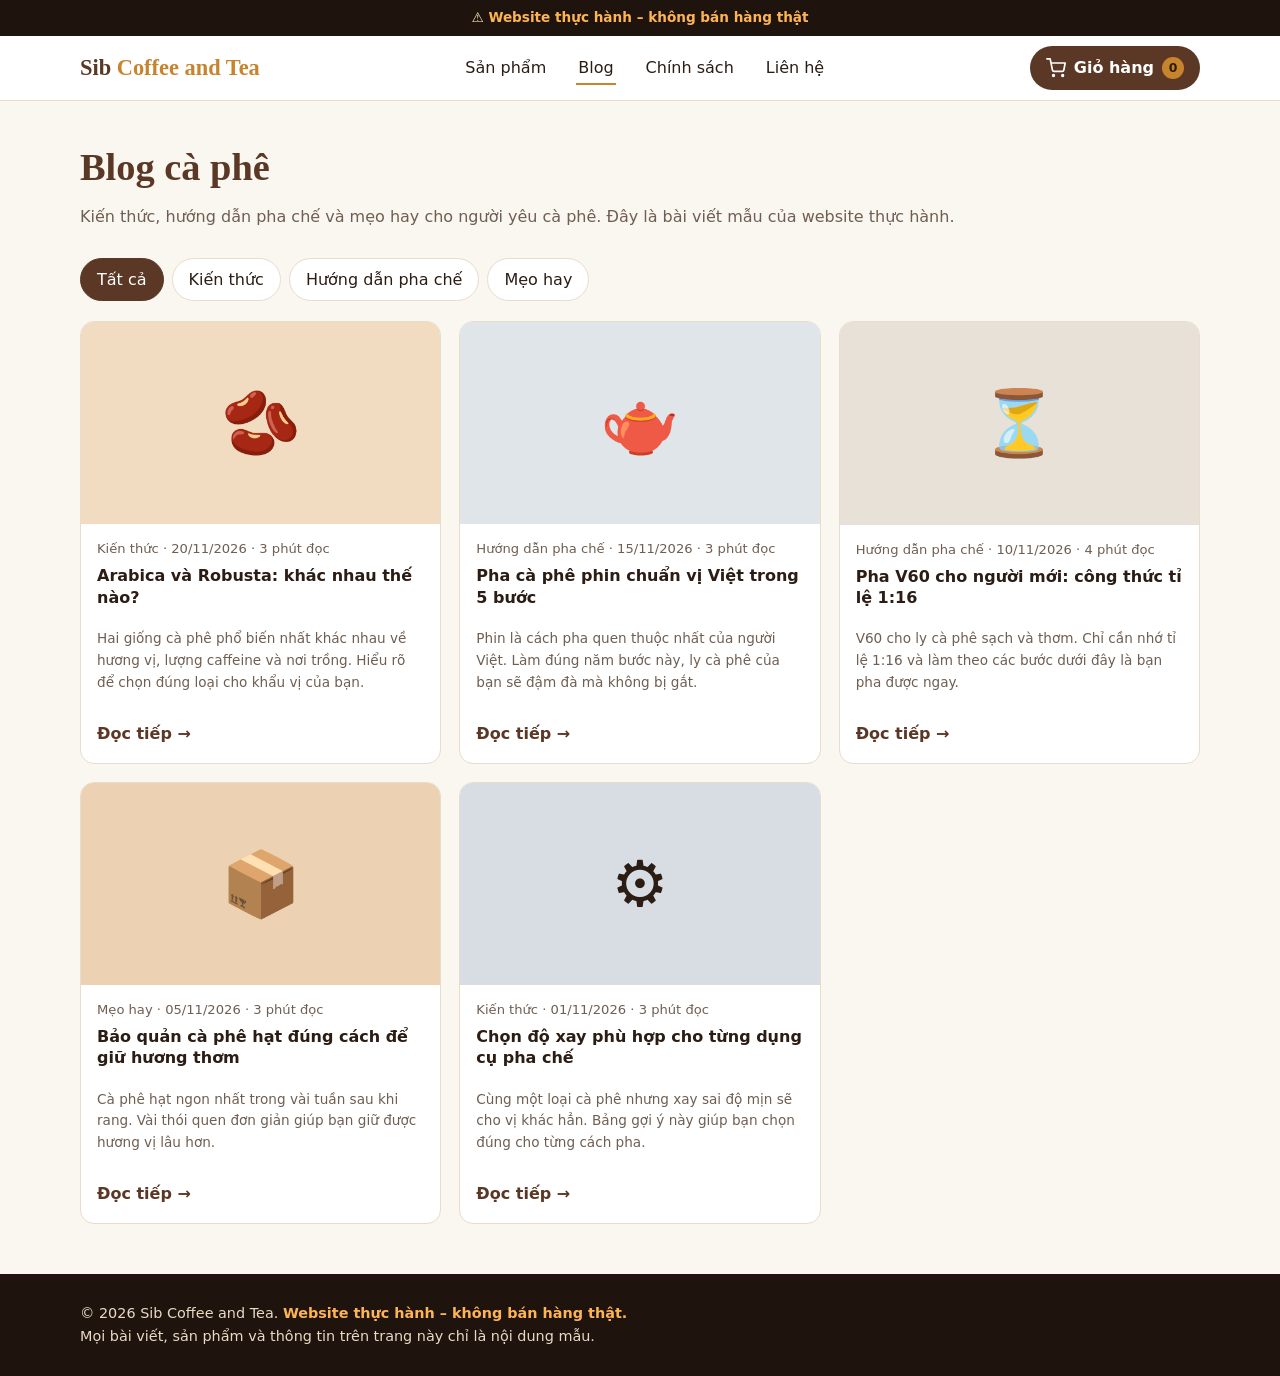
==== blog.html @ 4b35d9c0 "Thêm trang blog cà phê với 5 bài viết mẫu - blog.html, blog.js, posts.js: danh sách bài (mới nhất tr" ====
<!doctype html>
<html lang="vi">
<head>
<meta charset="utf-8">
<meta name="viewport" content="width=device-width, initial-scale=1">
<title>Blog – Sib Coffee and Tea</title>
<meta name="description" content="Blog Sib Coffee and Tea: kiến thức cà phê, hướng dẫn pha chế và mẹo bảo quản. Website thực hành – không bán hàng thật.">
<link rel="icon" href="data:image/svg+xml,%3Csvg xmlns='http://www.w3.org/2000/svg' viewBox='0 0 100 100'%3E%3Ctext y='.9em' font-size='90'%3E%E2%98%95%3C/text%3E%3C/svg%3E">
<link rel="stylesheet" href="style.css">
</head>
<body>

<div class="practice-bar" role="note">⚠ <span>Website thực hành – không bán hàng thật</span></div>

<header class="site-header">
  <div class="container head-row">
    <a class="logo" href="index.html" aria-label="Sib Coffee and Tea – trang chủ">Sib <i>Coffee and Tea</i></a>
    <nav class="main-nav" aria-label="Menu chính">
      <ul>
        <li><a href="index.html#san-pham">Sản phẩm</a></li>
        <li><a href="blog.html" aria-current="page">Blog</a></li>
        <li><a href="index.html#chinh-sach">Chính sách</a></li>
        <li><a href="index.html#lien-he">Liên hệ</a></li>
      </ul>
    </nav>
    <a class="cart-btn" id="cartLink" href="index.html#gio-hang" aria-label="Giỏ hàng 0 sản phẩm">
      <svg viewBox="0 0 24 24" fill="none" stroke="currentColor" stroke-width="2" stroke-linecap="round" stroke-linejoin="round" aria-hidden="true"><circle cx="9" cy="21" r="1"/><circle cx="20" cy="21" r="1"/><path d="M1 1h4l2.7 13.4a2 2 0 0 0 2 1.6h9.7a2 2 0 0 0 2-1.6L23 6H6"/></svg>
      <span class="label">Giỏ hàng</span>
      <span class="cart-count" id="cartCount">0</span>
    </a>
  </div>
</header>

<main id="top" class="blog-main" tabindex="-1">
  <section class="blog-intro">
    <div class="container">
      <h1 id="blogTitle">Blog cà phê</h1>
      <p class="sub" id="blogSub">Kiến thức, hướng dẫn pha chế và mẹo hay cho người yêu cà phê. Đây là bài viết mẫu của website thực hành.</p>
    </div>
  </section>

  <div class="container">
    <div id="listView">
      <div class="filters" id="catFilters" role="group" aria-label="Lọc bài viết theo chủ đề"></div>
      <div class="post-grid" id="postGrid"></div>
    </div>
    <article id="postView" class="post" hidden></article>
  </div>
</main>

<footer class="site-footer">
  <div class="container">
    <div>© 2026 Sib Coffee and Tea. <strong>Website thực hành – không bán hàng thật.</strong></div>
    <div>Mọi bài viết, sản phẩm và thông tin trên trang này chỉ là nội dung mẫu.</div>
  </div>
</footer>

<script src="posts.js"></script>
<script src="blog.js"></script>
</body>
</html>
---- style.css ----
/* Sib Coffee and Tea – giao diện (thuần CSS, ưu tiên điện thoại) */
:root {
  --bg: #faf6f0; --surface: #ffffff; --ink: #2b1d14; --muted: #6f5e52;
  --brand: #5a3825; --on-brand: #ffffff; --accent: #c8832d; --accent-soft: #f6e6cf;
  --line: #e8dccd; --err: #b3261e; --shadow: 0 6px 24px rgba(62, 36, 23, .10);
  --radius: 14px;
  --font: "Segoe UI", system-ui, -apple-system, Roboto, "Helvetica Neue", Arial, sans-serif;
  --font-logo: Cambria, "Times New Roman", Times, serif;   /* hỗ trợ đủ dấu tiếng Việt */
}
@media (prefers-color-scheme: dark) {
  :root {
    --bg: #1b120d; --surface: #271a13; --ink: #f4ebe1; --muted: #b9a899;
    --brand: #e0a867; --on-brand: #2b1d14; --accent: #e0a867; --accent-soft: #3a2819;
    --line: #3d2b20; --err: #ff8a80; --shadow: 0 6px 24px rgba(0, 0, 0, .4);
  }
}
* { box-sizing: border-box; }
html { scroll-behavior: smooth; scroll-padding-top: 130px; }
body { margin: 0; font-family: var(--font); background: var(--bg); color: var(--ink); line-height: 1.6; }
a { color: inherit; }
button { font: inherit; cursor: pointer; }
.container { width: min(1120px, 100% - 32px); margin-inline: auto; }
:focus-visible { outline: 3px solid var(--accent); outline-offset: 2px; }
.sr-only { position: absolute; width: 1px; height: 1px; overflow: hidden; clip: rect(0 0 0 0); }

/* Dòng thông báo luôn hiển thị */
.practice-bar { position: sticky; top: 0; z-index: 60; background: #1f140d; color: #ffe9c7; text-align: center; font-size: .85rem; font-weight: 600; padding: 7px 12px; }
.practice-bar span { color: #ffb454; }

/* Đầu trang */
.site-header { position: sticky; top: 33px; z-index: 50; background: var(--surface); border-bottom: 1px solid var(--line); }
.head-row { display: flex; align-items: center; justify-content: space-between; gap: 16px; min-height: 64px; flex-wrap: wrap; }
.logo { font-family: var(--font-logo); font-weight: 700; font-size: 1.4rem; color: var(--brand); text-decoration: none; white-space: nowrap; }
.logo i { font-style: normal; color: var(--accent); }
.main-nav ul { display: flex; gap: 28px; list-style: none; margin: 0; padding: 0; }
.main-nav a { text-decoration: none; font-weight: 500; padding: 6px 2px; border-bottom: 2px solid transparent; }
.main-nav a:hover { border-color: var(--accent); }
.cart-btn { display: flex; align-items: center; gap: 8px; height: 44px; padding: 0 16px; border: 0; border-radius: 999px; background: var(--brand); color: var(--on-brand); font-weight: 600; }
.cart-btn svg { width: 20px; height: 20px; }
.cart-count { display: inline-grid; place-items: center; min-width: 22px; height: 22px; padding: 0 6px; border-radius: 999px; background: var(--accent); color: #2b1d14; font-size: .78rem; font-weight: 700; }
@media (max-width: 640px) {
  .site-header { top: 50px; }
  .head-row { padding: 8px 0; }
  .cart-btn .label { display: none; }
  .main-nav { order: 3; width: 100%; }
  .main-nav ul { justify-content: space-between; gap: 12px; font-size: .92rem; }
}

/* Banner */
.hero { background: linear-gradient(135deg, #3e2417 0%, #6b4129 55%, #8a5530 100%); color: #fff; border-radius: 0 0 28px 28px; }
.hero .container { display: grid; grid-template-columns: 1.2fr .8fr; gap: 24px; align-items: center; padding: 48px 0; }
.tag { display: inline-block; margin-bottom: 14px; padding: 4px 12px; border-radius: 999px; background: var(--accent); color: #2b1d14; font-weight: 700; font-size: .8rem; }
.hero h1 { margin: 0 0 12px; font-family: var(--font-logo); font-size: clamp(1.9rem, 4.5vw, 3rem); line-height: 1.15; }
.hero p { margin: 0 0 22px; max-width: 46ch; color: #f1dfca; }
.hero-art { font-size: 9rem; text-align: center; filter: drop-shadow(0 12px 20px rgba(0, 0, 0, .35)); }
@media (max-width: 760px) { .hero .container { grid-template-columns: 1fr; padding: 32px 0; } .hero-art { display: none; } }

.btn { display: inline-block; padding: 12px 26px; border: 0; border-radius: 999px; background: var(--accent); color: #2b1d14; font-weight: 700; text-align: center; text-decoration: none; }
.btn:hover { filter: brightness(1.08); }
.btn:disabled { opacity: .5; cursor: not-allowed; }
.btn.ghost { background: transparent; border: 1px solid var(--line); color: var(--ink); }

/* Ưu điểm */
.perks { display: grid; grid-template-columns: repeat(auto-fit, minmax(200px, 1fr)); gap: 12px; margin: 24px auto; }
.perk { padding: 14px 16px; background: var(--surface); border: 1px solid var(--line); border-radius: var(--radius); font-size: .92rem; }
.perk b { display: block; }

/* Khối nội dung */
section { padding: 36px 0; }
h2 { margin: 0 0 6px; font-family: var(--font-logo); font-size: 1.9rem; color: var(--brand); }
.sub { margin: 0 0 20px; color: var(--muted); }

/* Sản phẩm */
.filters { display: flex; flex-wrap: wrap; gap: 8px; margin-bottom: 20px; }
.chip { padding: 8px 16px; border: 1px solid var(--line); border-radius: 999px; background: var(--surface); color: var(--ink); font-weight: 500; }
.chip[aria-pressed="true"] { background: var(--brand); border-color: var(--brand); color: var(--on-brand); }
.grid { display: grid; grid-template-columns: repeat(auto-fill, minmax(230px, 1fr)); gap: 18px; }
.card { display: flex; flex-direction: column; overflow: hidden; background: var(--surface); border: 1px solid var(--line); border-radius: var(--radius); transition: box-shadow .2s, transform .2s; }
.card:hover { box-shadow: var(--shadow); transform: translateY(-3px); }
.thumb { position: relative; display: grid; place-items: center; aspect-ratio: 4 / 3; font-size: 4rem; }
.badge { position: absolute; top: 10px; left: 10px; padding: 2px 9px; border-radius: 999px; background: #b3261e; color: #fff; font-size: .74rem; font-weight: 700; }
.card-body { display: flex; flex: 1; flex-direction: column; gap: 6px; padding: 14px 16px 16px; }
.card h3 { margin: 0; font-size: 1rem; line-height: 1.35; }
.card .desc { color: var(--muted); font-size: .85rem; }
.price { display: flex; align-items: baseline; gap: 8px; margin-top: auto; }
.price b { font-size: 1.15rem; color: var(--brand); }
.price s { color: var(--muted); font-size: .85rem; }
.add { width: 100%; margin-top: 8px; padding: 10px; border: 0; border-radius: 10px; background: var(--brand); color: var(--on-brand); font-weight: 600; }
.add:hover { filter: brightness(1.15); }

/* Chính sách và liên hệ */
.policies { display: grid; grid-template-columns: repeat(auto-fit, minmax(250px, 1fr)); gap: 16px; }
.policy { padding: 18px; background: var(--surface); border: 1px solid var(--line); border-radius: var(--radius); }
.policy h3 { margin: 0 0 6px; font-size: 1.05rem; }
.policy p { margin: 0; color: var(--muted); font-size: .93rem; }
.contact { display: grid; gap: 6px; padding: 24px; background: var(--accent-soft); border-radius: var(--radius); }
.note { color: var(--muted); font-size: .82rem; }
.site-footer { margin-top: 30px; padding: 28px 0; background: #1f140d; color: #e9d9c5; font-size: .9rem; }
.site-footer strong { color: #ffb454; }

/* Giỏ hàng (ngăn kéo bên phải) */
.overlay { position: fixed; inset: 0; z-index: 90; background: rgba(0, 0, 0, .5); opacity: 0; pointer-events: none; transition: opacity .2s; }
.overlay.open { opacity: 1; pointer-events: auto; }
.drawer { position: fixed; top: 0; right: 0; z-index: 100; display: flex; flex-direction: column; width: min(440px, 100%); height: 100%; background: var(--surface); box-shadow: var(--shadow); transform: translateX(100%); transition: transform .25s; visibility: hidden; }
.drawer.open { transform: none; visibility: visible; }
.drawer-head { display: flex; align-items: center; justify-content: space-between; padding: 16px 20px; border-bottom: 1px solid var(--line); }
.drawer-head h2 { margin: 0; font-size: 1.3rem; }
.icon-btn { padding: 4px 10px; border: 0; border-radius: 8px; background: none; color: var(--ink); font-size: 1.6rem; line-height: 1; }
.drawer-body { flex: 1; overflow: auto; padding: 16px 20px; }
.empty { padding: 40px 0; text-align: center; color: var(--muted); }
.line { display: grid; grid-template-columns: 56px 1fr auto; gap: 12px; align-items: center; padding: 12px 0; border-bottom: 1px solid var(--line); }
.line .t { display: grid; place-items: center; width: 56px; height: 56px; border-radius: 10px; font-size: 1.8rem; }
.line h4 { margin: 0; font-size: .93rem; line-height: 1.3; }
.line small { color: var(--muted); }
.qty { display: inline-flex; align-items: center; margin-top: 6px; border: 1px solid var(--line); border-radius: 8px; }
.qty button { width: 32px; height: 32px; border: 0; background: none; color: var(--ink); font-size: 1.1rem; }
.qty span { min-width: 26px; text-align: center; font-weight: 600; }
.rm { border: 0; background: none; color: var(--err); font-size: .82rem; text-decoration: underline; }
.sum { padding: 14px 20px; background: var(--bg); border-top: 1px solid var(--line); }
.sum .row { display: flex; justify-content: space-between; margin: 3px 0; }
.sum .total { font-size: 1.15rem; font-weight: 700; color: var(--brand); }
.sum .btn { width: 100%; margin-top: 10px; }

/* Form đặt hàng */
dialog { width: min(520px, calc(100% - 24px)); max-height: 92vh; padding: 0; border: 0; border-radius: 18px; background: var(--surface); color: var(--ink); box-shadow: var(--shadow); }
dialog::backdrop { background: rgba(0, 0, 0, .55); }
.dlg { padding: 22px; }
.dlg h2 { font-size: 1.4rem; }
.warn { margin-top: 14px; padding: 10px 12px; border-radius: 10px; background: #fff3cd; color: #5b4300; font-size: .88rem; font-weight: 600; }
.field-label { display: block; margin: 12px 0 4px; font-weight: 600; font-size: .9rem; }
input[type="text"], input[type="tel"], textarea { width: 100%; padding: 10px 12px; font: inherit; color: var(--ink); background: var(--bg); border: 1px solid var(--line); border-radius: 10px; }
[aria-invalid="true"] { border-color: var(--err) !important; }
.err { min-height: 1.1em; color: var(--err); font-size: .82rem; }
.pay { margin: 14px 0 0; padding: 10px 12px; border: 1px solid var(--line); border-radius: 10px; background: var(--accent-soft); }
.pay legend { padding: 0 6px; font-weight: 600; font-size: .9rem; }
.radio, .check { display: flex; align-items: flex-start; gap: 10px; margin-top: 6px; font-weight: 500; }
.radio input, .check input { width: auto; margin-top: 6px; accent-color: var(--brand); }
.check { margin-top: 14px; font-size: .92rem; }
.paytotal { margin-top: 8px; }
.actions { display: flex; gap: 10px; margin-top: 16px; }
.actions .btn { flex: 1; }

.toast { position: fixed; left: 50%; bottom: 24px; z-index: 120; max-width: calc(100% - 32px); padding: 10px 18px; border-radius: 999px; background: #1f140d; color: #fff; font-size: .9rem; opacity: 0; pointer-events: none; transform: translate(-50%, 30px); transition: .25s; }
.toast.show { opacity: 1; transform: translate(-50%, 0); }

@media (prefers-reduced-motion: reduce) { * { transition: none !important; scroll-behavior: auto !important; } }

/* ---------- Blog ---------- */
[hidden] { display: none !important; }
a.cart-btn { text-decoration: none; }
.main-nav a[aria-current="page"] { border-color: var(--accent); }
.blog-intro { padding: 36px 0 8px; }
.blog-intro h1 { margin: 0 0 6px; font-family: var(--font-logo); font-size: clamp(1.8rem, 4vw, 2.4rem); color: var(--brand); }
.post-grid { display: grid; grid-template-columns: repeat(auto-fill, minmax(290px, 1fr)); gap: 18px; padding-bottom: 20px; }
.post-card .thumb { aspect-ratio: 16 / 9; }
.post-meta { color: var(--muted); font-size: .82rem; }
.post-link { text-decoration: none; }
.post-link:hover { text-decoration: underline; }
.read-more { margin-top: auto; padding-top: 8px; color: var(--brand); font-weight: 600; text-decoration: none; }
.read-more:hover { text-decoration: underline; }

.post { max-width: 720px; margin: 0 auto; padding: 28px 0 20px; }
.back-link { display: inline-block; margin-bottom: 14px; color: var(--brand); font-weight: 600; text-decoration: none; }
.back-link:hover { text-decoration: underline; }
.post h1 { margin: 6px 0 16px; font-family: var(--font-logo); font-size: clamp(1.7rem, 4.5vw, 2.3rem); line-height: 1.2; color: var(--brand); }
.post-hero { display: grid; place-items: center; aspect-ratio: 16 / 7; margin-bottom: 22px; border-radius: var(--radius); font-size: 4.5rem; }
.prose { font-size: 1.05rem; line-height: 1.8; }
.prose h2 { margin: 28px 0 8px; font-size: 1.35rem; }
.prose p { margin: 0 0 14px; }
.prose ul, .prose ol { margin: 0 0 16px; padding-left: 1.4em; }
.prose li { margin-bottom: 6px; }
.post-note { padding: 12px 16px; background: var(--accent-soft); border-radius: 10px; font-size: .97rem; }
.post-cta { display: flex; flex-wrap: wrap; align-items: center; justify-content: space-between; gap: 12px; margin: 26px 0; padding: 18px 20px; background: var(--surface); border: 1px solid var(--line); border-radius: var(--radius); }
.post-cta p { margin: 0; font-weight: 600; }
.post-nav { display: grid; grid-template-columns: 1fr 1fr; gap: 12px; margin-top: 10px; }
.post-nav-link { display: flex; flex-direction: column; gap: 2px; padding: 12px 14px; background: var(--surface); border: 1px solid var(--line); border-radius: 10px; text-decoration: none; }
.post-nav-link:nth-child(2) { text-align: right; }
.post-nav-link small { color: var(--muted); }
.post-nav-link span { font-weight: 600; font-size: .92rem; }
.post-nav-link:hover { box-shadow: var(--shadow); }
@media (max-width: 520px) { .post-nav { grid-template-columns: 1fr; } .post-nav-link:nth-child(2) { text-align: left; } }

main:focus { outline: none; }
.post-card h2 { margin: 0; font-size: 1rem; line-height: 1.35; font-family: var(--font); color: var(--ink); }
.blog-main { min-height: 100vh; }   /* giữ chỗ để chân trang không nhảy khi danh sách bài được dựng */
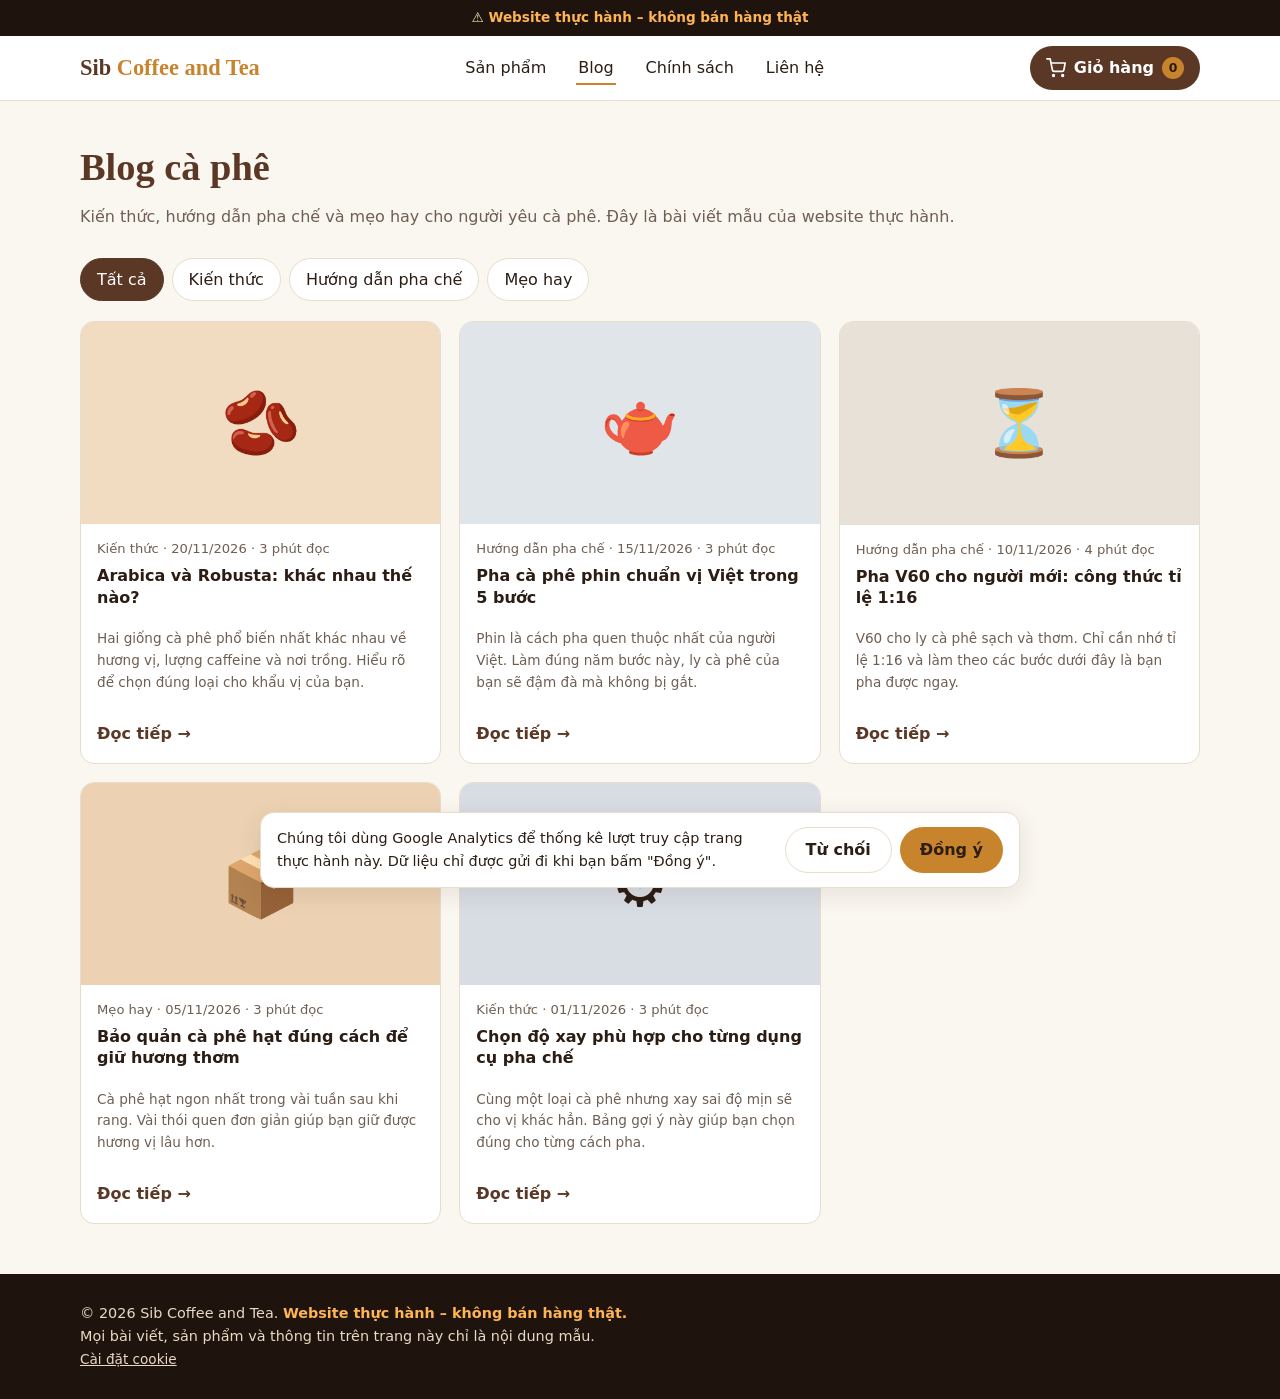
==== commit cd97af51: "Bật Google Analytics 4 với biểu ngữ xin đồng ý cookie - analytics.js: chỉ nạp gtag (mã đo G-BPLG9HQ4" ====
--- a/blog.html
+++ b/blog.html
@@ -52,10 +52,12 @@
   <div class="container">
     <div>© 2026 Sib Coffee and Tea. <strong>Website thực hành – không bán hàng thật.</strong></div>
     <div>Mọi bài viết, sản phẩm và thông tin trên trang này chỉ là nội dung mẫu.</div>
+    <div><button type="button" class="link-btn" id="cookieSettings">Cài đặt cookie</button></div>
   </div>
 </footer>
 
 <script src="posts.js"></script>
 <script src="blog.js"></script>
+<script src="analytics.js"></script>
 </body>
 </html>
--- a/style.css
+++ b/style.css
@@ -183,3 +183,11 @@
 main:focus { outline: none; }
 .post-card h2 { margin: 0; font-size: 1rem; line-height: 1.35; font-family: var(--font); color: var(--ink); }
 .blog-main { min-height: 100vh; }   /* giữ chỗ để chân trang không nhảy khi danh sách bài được dựng */
+
+/* ---------- Biểu ngữ cookie ---------- */
+.cookie-banner { position: fixed; left: 12px; right: 12px; bottom: 12px; z-index: 130; display: flex; flex-wrap: wrap; align-items: center; justify-content: space-between; gap: 12px; max-width: 760px; margin-inline: auto; padding: 14px 16px; background: var(--surface); color: var(--ink); border: 1px solid var(--line); border-radius: var(--radius); box-shadow: var(--shadow); }
+.cookie-banner p { flex: 1 1 280px; margin: 0; font-size: .9rem; }
+.cookie-actions { display: flex; gap: 8px; }
+.cookie-actions .btn { padding: 9px 20px; }
+.link-btn { padding: 0; border: 0; background: none; color: inherit; font-size: .85rem; text-decoration: underline; }
+.link-btn:hover { color: #ffb454; }
